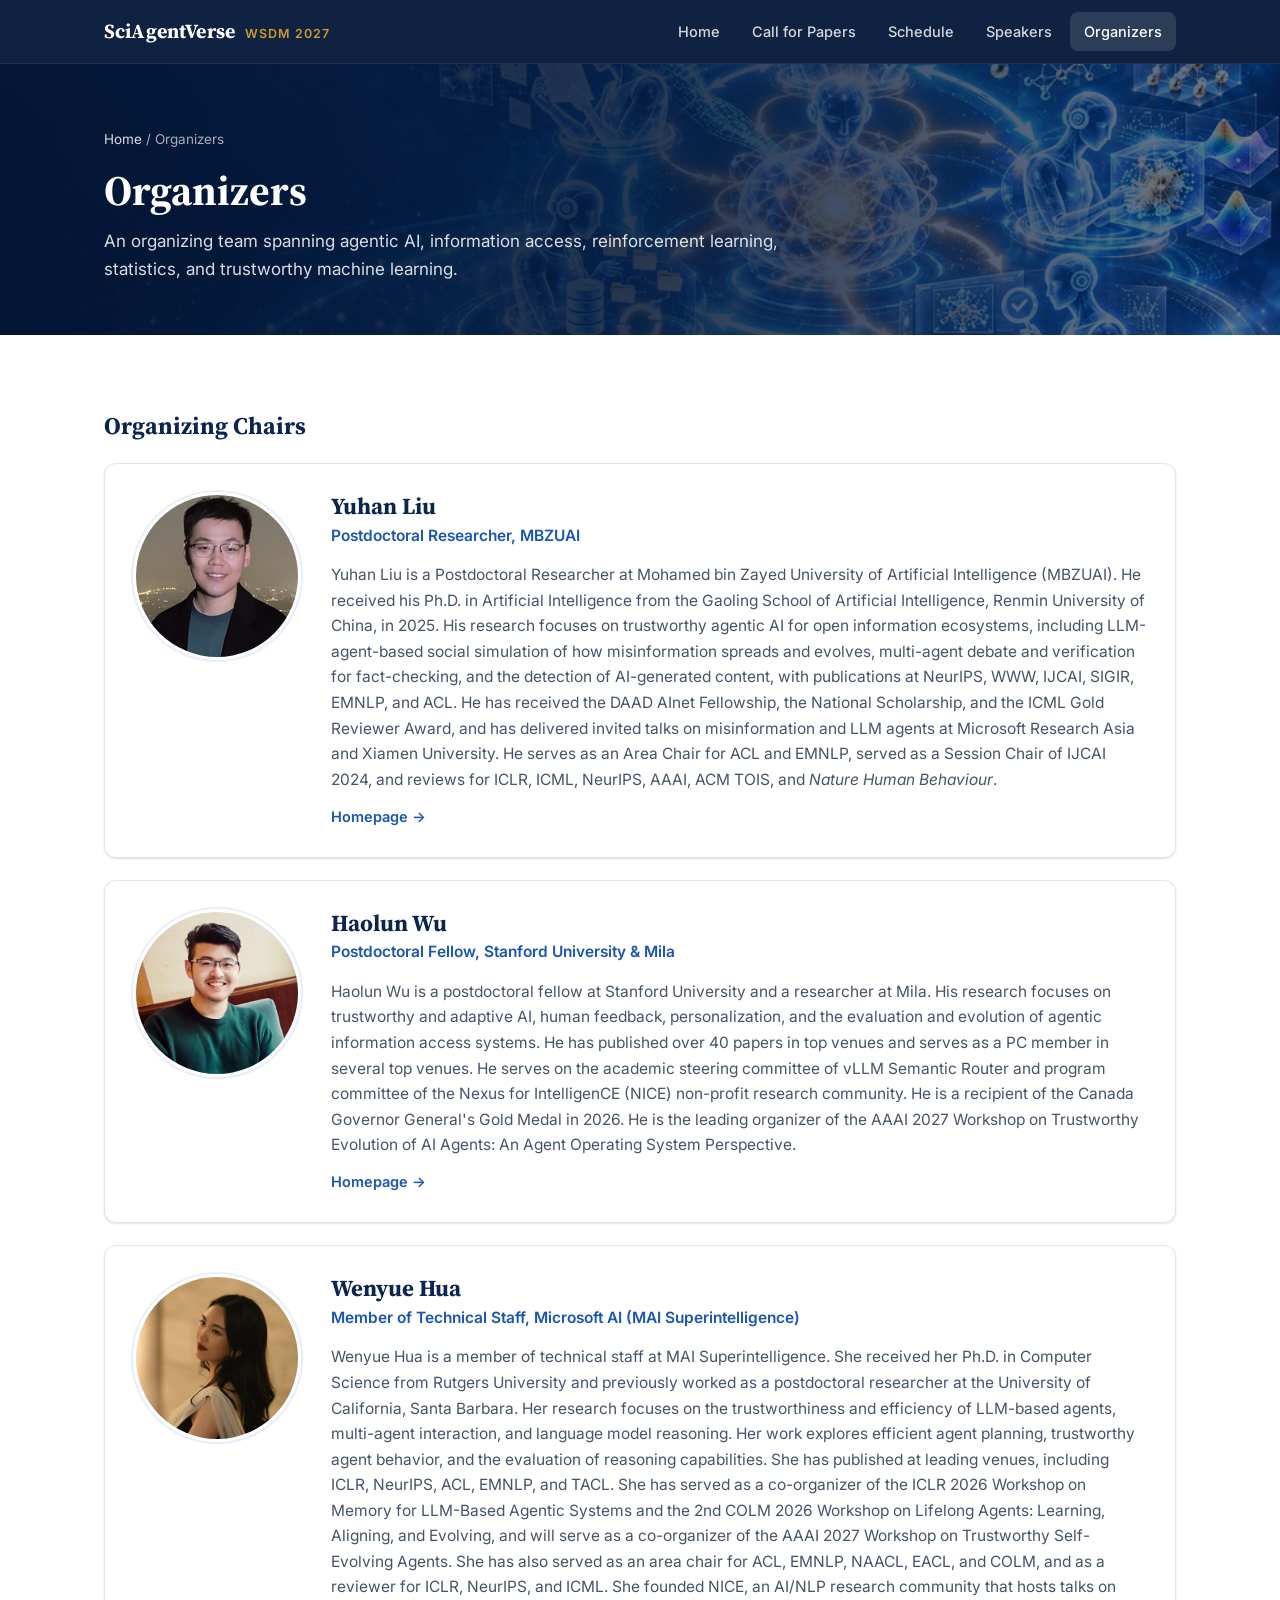
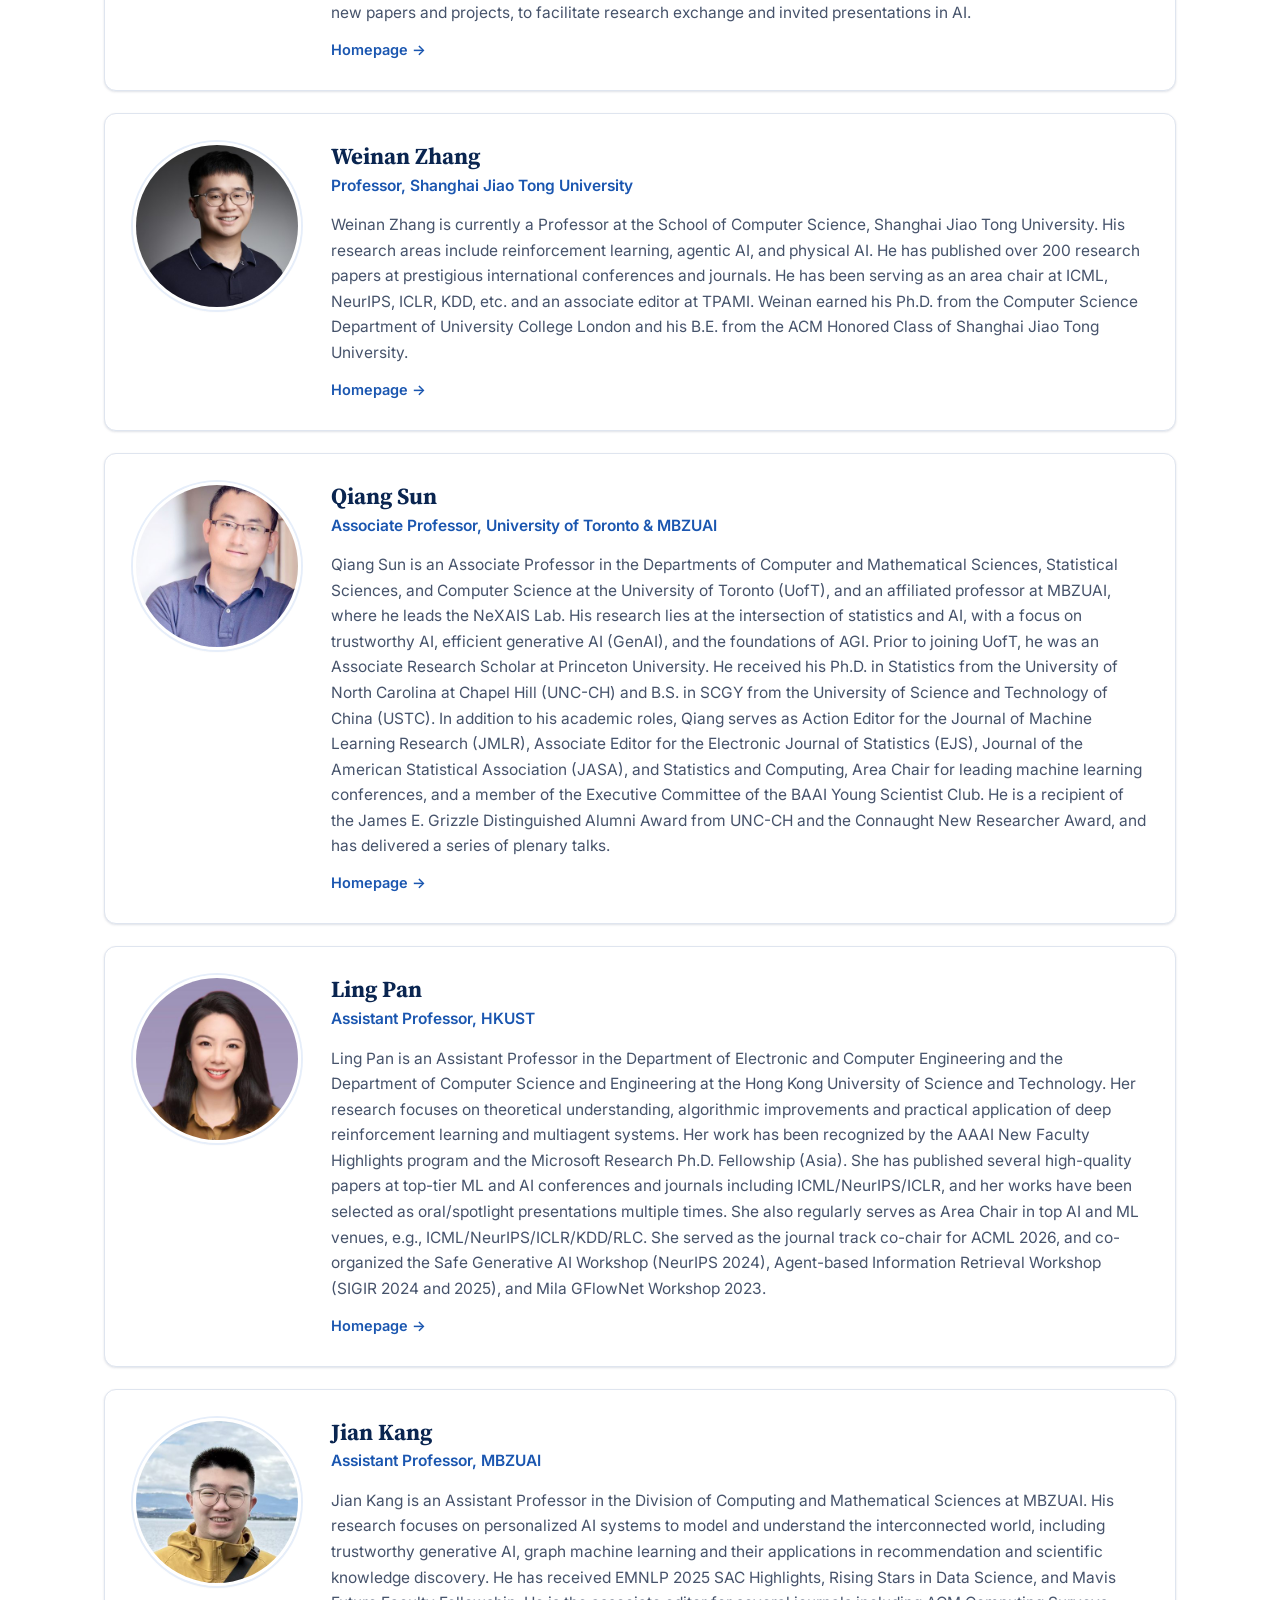
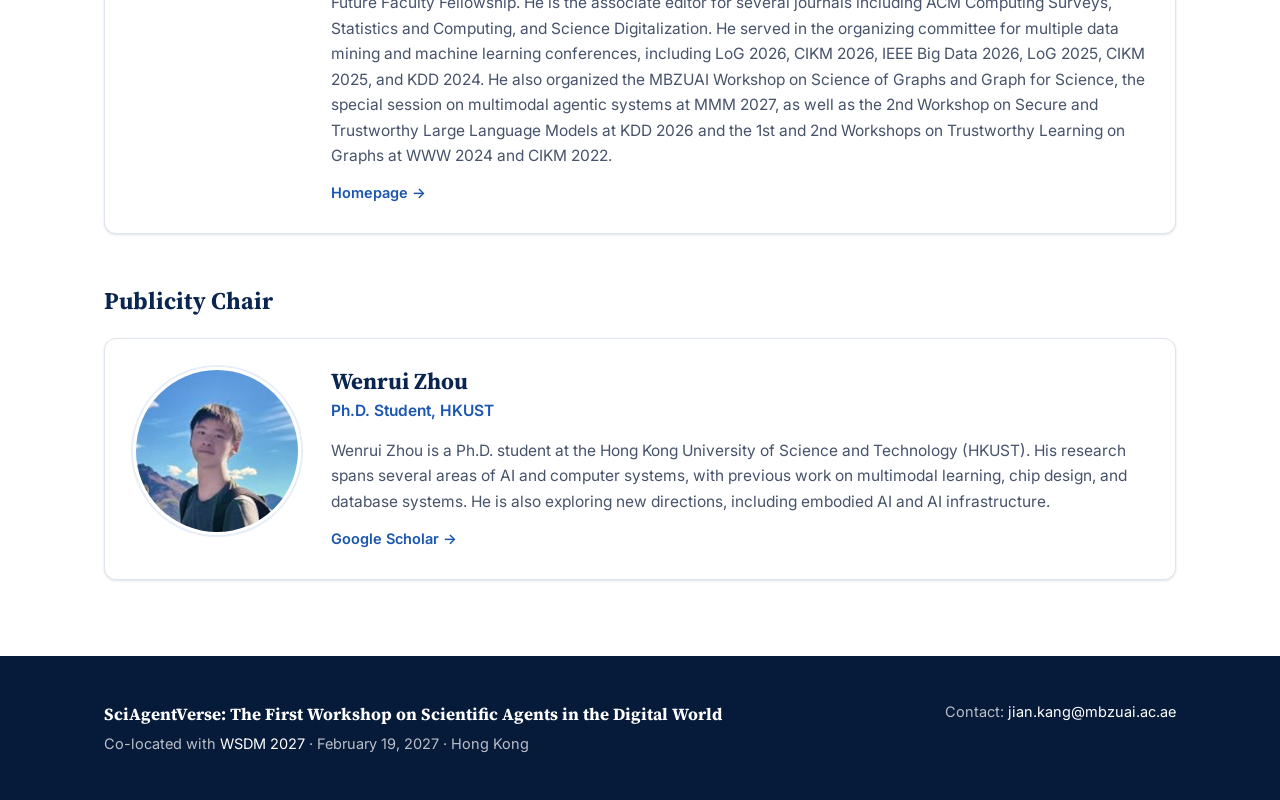
==== organizers.html @ eacb2fc0 "Build SciAgentVerse @ WSDM 2027 workshop website Multi-page static site (Home, Call for Papers, Sche" ====
<!DOCTYPE html>
<html lang="en">
<head>
  <meta charset="UTF-8">
  <meta name="viewport" content="width=device-width, initial-scale=1.0">
  <title>Organizers — SciAgentVerse @ WSDM 2027</title>
  <meta name="description" content="Organizers of the First Workshop on Scientific Agents in the Digital World at WSDM 2027, Hong Kong.">
  <link rel="icon" href="assets/favicon.svg" type="image/svg+xml">
  <link rel="preconnect" href="https://fonts.googleapis.com">
  <link rel="preconnect" href="https://fonts.gstatic.com" crossorigin>
  <link href="https://fonts.googleapis.com/css2?family=Inter:wght@400;500;600;700&family=Source+Serif+4:opsz,wght@8..60,600;8..60,700&display=swap" rel="stylesheet">
  <link rel="stylesheet" href="css/style.css">
</head>
<body>

<nav class="site-nav">
  <div class="container">
    <a class="brand" href="index.html"><span class="name">SciAgentVerse</span><span class="venue">WSDM 2027</span></a>
    <button class="nav-toggle" aria-label="Toggle navigation" aria-expanded="false">&#9776;</button>
    <ul class="nav-links">
      <li><a href="index.html">Home</a></li>
      <li><a href="cfp.html">Call for Papers</a></li>
      <li><a href="schedule.html">Schedule</a></li>
      <li><a href="speakers.html">Speakers</a></li>
      <li><a href="organizers.html" class="active">Organizers</a></li>
    </ul>
  </div>
</nav>

<header class="page-header">
  <div class="container">
    <div class="breadcrumb"><a href="index.html">Home</a> / Organizers</div>
    <h1>Organizers</h1>
    <p>An organizing team spanning agentic AI, information access, reinforcement learning, statistics, and trustworthy machine learning.</p>
  </div>
</header>

<section class="block">
  <div class="container">
    <h2 class="subhead">Organizing Chairs</h2>
    <div class="bio-list">

      <article class="bio" id="yuhan-liu">
        <img src="assets/img/people/yuhan-liu.jpg" alt="Yuhan Liu" loading="lazy">
        <div>
          <h3><a href="https://liuyuhan31.github.io/" target="_blank" rel="noopener">Yuhan Liu</a></h3>
          <div class="affil">Postdoctoral Researcher, MBZUAI</div>
          <p>Yuhan Liu is a Postdoctoral Researcher at Mohamed bin Zayed University of Artificial Intelligence (MBZUAI). He received his Ph.D. in Artificial Intelligence from the Gaoling School of Artificial Intelligence, Renmin University of China, in 2025. His research focuses on trustworthy agentic AI for open information ecosystems, including LLM-agent-based social simulation of how misinformation spreads and evolves, multi-agent debate and verification for fact-checking, and the detection of AI-generated content, with publications at NeurIPS, WWW, IJCAI, SIGIR, EMNLP, and ACL. He has received the DAAD AInet Fellowship, the National Scholarship, and the ICML Gold Reviewer Award, and has delivered invited talks on misinformation and LLM agents at Microsoft Research Asia and Xiamen University. He serves as an Area Chair for ACL and EMNLP, served as a Session Chair of IJCAI 2024, and reviews for ICLR, ICML, NeurIPS, AAAI, ACM TOIS, and <em>Nature Human Behaviour</em>.</p>
          <div class="links"><a href="https://liuyuhan31.github.io/" target="_blank" rel="noopener">Homepage &rarr;</a></div>
        </div>
      </article>

      <article class="bio" id="haolun-wu">
        <img src="assets/img/people/haolun-wu.jpg" alt="Haolun Wu" loading="lazy">
        <div>
          <h3><a href="https://haolun-wu.github.io/" target="_blank" rel="noopener">Haolun Wu</a></h3>
          <div class="affil">Postdoctoral Fellow, Stanford University &amp; Mila</div>
          <p>Haolun Wu is a postdoctoral fellow at Stanford University and a researcher at Mila. His research focuses on trustworthy and adaptive AI, human feedback, personalization, and the evaluation and evolution of agentic information access systems. He has published over 40 papers in top venues and serves as a PC member in several top venues. He serves on the academic steering committee of vLLM Semantic Router and program committee of the Nexus for IntelligenCE (NICE) non-profit research community. He is a recipient of the Canada Governor General's Gold Medal in 2026. He is the leading organizer of the AAAI 2027 Workshop on Trustworthy Evolution of AI Agents: An Agent Operating System Perspective.</p>
          <div class="links"><a href="https://haolun-wu.github.io/" target="_blank" rel="noopener">Homepage &rarr;</a></div>
        </div>
      </article>

      <article class="bio" id="wenyue-hua">
        <img src="assets/img/people/wenyue-hua.jpg" alt="Wenyue Hua" loading="lazy">
        <div>
          <h3><a href="https://wenyueh.github.io/en/" target="_blank" rel="noopener">Wenyue Hua</a></h3>
          <div class="affil">Member of Technical Staff, Microsoft AI (MAI Superintelligence)</div>
          <p>Wenyue Hua is a member of technical staff at MAI Superintelligence. She received her Ph.D. in Computer Science from Rutgers University and previously worked as a postdoctoral researcher at the University of California, Santa Barbara. Her research focuses on the trustworthiness and efficiency of LLM-based agents, multi-agent interaction, and language model reasoning. Her work explores efficient agent planning, trustworthy agent behavior, and the evaluation of reasoning capabilities. She has published at leading venues, including ICLR, NeurIPS, ACL, EMNLP, and TACL. She has served as a co-organizer of the ICLR 2026 Workshop on Memory for LLM-Based Agentic Systems and the 2nd COLM 2026 Workshop on Lifelong Agents: Learning, Aligning, and Evolving, and will serve as a co-organizer of the AAAI 2027 Workshop on Trustworthy Self-Evolving Agents. She has also served as an area chair for ACL, EMNLP, NAACL, EACL, and COLM, and as a reviewer for ICLR, NeurIPS, and ICML. She founded NICE, an AI/NLP research community that hosts talks on new papers and projects, to facilitate research exchange and invited presentations in AI.</p>
          <div class="links"><a href="https://wenyueh.github.io/en/" target="_blank" rel="noopener">Homepage &rarr;</a></div>
        </div>
      </article>

      <article class="bio" id="weinan-zhang">
        <img src="assets/img/people/weinan-zhang.jpg" alt="Weinan Zhang" loading="lazy">
        <div>
          <h3><a href="https://wnzhang.net/" target="_blank" rel="noopener">Weinan Zhang</a></h3>
          <div class="affil">Professor, Shanghai Jiao Tong University</div>
          <p>Weinan Zhang is currently a Professor at the School of Computer Science, Shanghai Jiao Tong University. His research areas include reinforcement learning, agentic AI, and physical AI. He has published over 200 research papers at prestigious international conferences and journals. He has been serving as an area chair at ICML, NeurIPS, ICLR, KDD, etc. and an associate editor at TPAMI. Weinan earned his Ph.D. from the Computer Science Department of University College London and his B.E. from the ACM Honored Class of Shanghai Jiao Tong University.</p>
          <div class="links"><a href="https://wnzhang.net/" target="_blank" rel="noopener">Homepage &rarr;</a></div>
        </div>
      </article>

      <article class="bio" id="qiang-sun">
        <img src="assets/img/people/qiang-sun.jpg" alt="Qiang Sun" loading="lazy">
        <div>
          <h3><a href="https://sites.google.com/view/qsun" target="_blank" rel="noopener">Qiang Sun</a></h3>
          <div class="affil">Associate Professor, University of Toronto &amp; MBZUAI</div>
          <p>Qiang Sun is an Associate Professor in the Departments of Computer and Mathematical Sciences, Statistical Sciences, and Computer Science at the University of Toronto (UofT), and an affiliated professor at MBZUAI, where he leads the NeXAIS Lab. His research lies at the intersection of statistics and AI, with a focus on trustworthy AI, efficient generative AI (GenAI), and the foundations of AGI. Prior to joining UofT, he was an Associate Research Scholar at Princeton University. He received his Ph.D. in Statistics from the University of North Carolina at Chapel Hill (UNC-CH) and B.S. in SCGY from the University of Science and Technology of China (USTC). In addition to his academic roles, Qiang serves as Action Editor for the Journal of Machine Learning Research (JMLR), Associate Editor for the Electronic Journal of Statistics (EJS), Journal of the American Statistical Association (JASA), and Statistics and Computing, Area Chair for leading machine learning conferences, and a member of the Executive Committee of the BAAI Young Scientist Club. He is a recipient of the James E. Grizzle Distinguished Alumni Award from UNC-CH and the Connaught New Researcher Award, and has delivered a series of plenary talks.</p>
          <div class="links"><a href="https://sites.google.com/view/qsun" target="_blank" rel="noopener">Homepage &rarr;</a></div>
        </div>
      </article>

      <article class="bio" id="ling-pan">
        <img src="assets/img/people/ling-pan.jpg" alt="Ling Pan" loading="lazy">
        <div>
          <h3><a href="https://ling-pan.github.io/" target="_blank" rel="noopener">Ling Pan</a></h3>
          <div class="affil">Assistant Professor, HKUST</div>
          <p>Ling Pan is an Assistant Professor in the Department of Electronic and Computer Engineering and the Department of Computer Science and Engineering at the Hong Kong University of Science and Technology. Her research focuses on theoretical understanding, algorithmic improvements and practical application of deep reinforcement learning and multiagent systems. Her work has been recognized by the AAAI New Faculty Highlights program and the Microsoft Research Ph.D. Fellowship (Asia). She has published several high-quality papers at top-tier ML and AI conferences and journals including ICML/NeurIPS/ICLR, and her works have been selected as oral/spotlight presentations multiple times. She also regularly serves as Area Chair in top AI and ML venues, e.g., ICML/NeurIPS/ICLR/KDD/RLC. She served as the journal track co-chair for ACML 2026, and co-organized the Safe Generative AI Workshop (NeurIPS 2024), Agent-based Information Retrieval Workshop (SIGIR 2024 and 2025), and Mila GFlowNet Workshop 2023.</p>
          <div class="links"><a href="https://ling-pan.github.io/" target="_blank" rel="noopener">Homepage &rarr;</a></div>
        </div>
      </article>

      <article class="bio" id="jian-kang">
        <img src="assets/img/people/jian-kang.jpg" alt="Jian Kang" loading="lazy">
        <div>
          <h3><a href="https://jiank2.github.io/" target="_blank" rel="noopener">Jian Kang</a></h3>
          <div class="affil">Assistant Professor, MBZUAI</div>
          <p>Jian Kang is an Assistant Professor in the Division of Computing and Mathematical Sciences at MBZUAI. His research focuses on personalized AI systems to model and understand the interconnected world, including trustworthy generative AI, graph machine learning and their applications in recommendation and scientific knowledge discovery. He has received EMNLP 2025 SAC Highlights, Rising Stars in Data Science, and Mavis Future Faculty Fellowship. He is the associate editor for several journals including ACM Computing Surveys, Statistics and Computing, and Science Digitalization. He served in the organizing committee for multiple data mining and machine learning conferences, including LoG 2026, CIKM 2026, IEEE Big Data 2026, LoG 2025, CIKM 2025, and KDD 2024. He also organized the MBZUAI Workshop on Science of Graphs and Graph for Science, the special session on multimodal agentic systems at MMM 2027, as well as the 2nd Workshop on Secure and Trustworthy Large Language Models at KDD 2026 and the 1st and 2nd Workshops on Trustworthy Learning on Graphs at WWW 2024 and CIKM 2022.</p>
          <div class="links"><a href="https://jiank2.github.io/" target="_blank" rel="noopener">Homepage &rarr;</a></div>
        </div>
      </article>

    </div>

    <h2 class="subhead">Publicity Chair</h2>
    <div class="bio-list">
      <article class="bio" id="wenrui-zhou">
        <img src="assets/img/people/wenrui-zhou.jpg" alt="Wenrui Zhou" loading="lazy">
        <div>
          <h3><a href="https://scholar.google.com/citations?user=5chCL_gAAAAJ" target="_blank" rel="noopener">Wenrui Zhou</a></h3>
          <div class="affil">Ph.D. Student, HKUST</div>
          <p>Wenrui Zhou is a Ph.D. student at the Hong Kong University of Science and Technology (HKUST). His research spans several areas of AI and computer systems, with previous work on multimodal learning, chip design, and database systems. He is also exploring new directions, including embodied AI and AI infrastructure.</p>
          <div class="links"><a href="https://scholar.google.com/citations?user=5chCL_gAAAAJ" target="_blank" rel="noopener">Google Scholar &rarr;</a></div>
        </div>
      </article>
    </div>
  </div>
</section>

<footer class="site-footer">
  <div class="container">
    <div>
      <div class="ft-title">SciAgentVerse: The First Workshop on Scientific Agents in the Digital World</div>
      <div>Co-located with <a href="https://wsdm-conference.org/2027/" target="_blank" rel="noopener">WSDM 2027</a> · February 19, 2027 · Hong Kong</div>
    </div>
    <div>Contact: <a href="mailto:jian.kang@mbzuai.ac.ae">jian.kang@mbzuai.ac.ae</a></div>
  </div>
</footer>

<script src="js/main.js"></script>
</body>
</html>
---- css/style.css ----
/* ==========================================================================
   SciAgentVerse @ WSDM 2027 — shared stylesheet
   Palette drawn from the hero image: deep navy, scientific blue, warm gold.
   ========================================================================== */

:root {
  --navy-900: #061a3a;
  --navy-800: #0a2550;
  --navy-700: #0f3470;
  --blue-600: #1a56b0;
  --blue-500: #2a6fd1;
  --blue-100: #e6eefa;
  --blue-50:  #f3f7fd;
  --gold-500: #c99a2e;
  --gold-100: #fbf3e0;

  --ink:      #17223b;
  --ink-soft: #46536b;
  --ink-mute: #6b778c;
  --line:     #dfe5ef;
  --bg:       #ffffff;
  --bg-alt:   #f5f8fc;

  --radius: 12px;
  --shadow-sm: 0 1px 2px rgba(10, 37, 80, .06), 0 1px 3px rgba(10, 37, 80, .08);
  --shadow-md: 0 6px 24px rgba(10, 37, 80, .10);

  --serif: "Source Serif 4", Georgia, "Times New Roman", serif;
  --sans: "Inter", -apple-system, BlinkMacSystemFont, "Segoe UI", Roboto, "Helvetica Neue", Arial, sans-serif;
  --maxw: 1120px;
  --nav-h: 64px;
}

*, *::before, *::after { box-sizing: border-box; }
html { scroll-behavior: smooth; scroll-padding-top: calc(var(--nav-h) + 16px); }
body {
  margin: 0;
  font-family: var(--sans);
  font-size: 16.5px;
  line-height: 1.65;
  color: var(--ink);
  background: var(--bg);
  -webkit-font-smoothing: antialiased;
}
img { max-width: 100%; display: block; }
a { color: var(--blue-600); text-decoration: none; }
a:hover { text-decoration: underline; }
h1, h2, h3 { font-family: var(--serif); color: var(--navy-800); line-height: 1.25; margin: 0 0 .5em; }
p { margin: 0 0 1em; }

.container { max-width: var(--maxw); margin: 0 auto; padding: 0 24px; }

/* ---------- Navigation ---------- */
.site-nav {
  position: sticky; top: 0; z-index: 50;
  height: var(--nav-h);
  background: rgba(6, 26, 58, .96);
  backdrop-filter: saturate(140%) blur(8px);
  border-bottom: 1px solid rgba(255, 255, 255, .08);
}
.site-nav .container { height: 100%; display: flex; align-items: center; justify-content: space-between; gap: 24px; }
.brand { display: flex; align-items: baseline; gap: 10px; color: #fff; font-weight: 700; letter-spacing: .01em; }
.brand:hover { text-decoration: none; }
.brand .name { font-family: var(--serif); font-size: 20px; }
.brand .venue { font-size: 12.5px; font-weight: 600; color: var(--gold-500); letter-spacing: .08em; text-transform: uppercase; }
.nav-links { display: flex; gap: 4px; list-style: none; margin: 0; padding: 0; }
.nav-links a {
  display: block; padding: 8px 14px; border-radius: 8px;
  color: rgba(255, 255, 255, .82); font-size: 14.5px; font-weight: 500;
}
.nav-links a:hover { color: #fff; background: rgba(255, 255, 255, .08); text-decoration: none; }
.nav-links a.active { color: #fff; background: rgba(255, 255, 255, .12); }
.nav-toggle {
  display: none; background: none; border: 0; color: #fff; font-size: 24px;
  cursor: pointer; padding: 6px 10px; border-radius: 8px;
}

@media (max-width: 860px) {
  .nav-toggle { display: block; }
  .nav-links {
    display: none; position: absolute; top: var(--nav-h); left: 0; right: 0;
    flex-direction: column; gap: 0; padding: 8px 16px 16px;
    background: var(--navy-900); border-bottom: 1px solid rgba(255, 255, 255, .08);
  }
  .nav-links.open { display: flex; }
  .nav-links a { padding: 12px 8px; }
}

/* ---------- Hero ---------- */
.hero {
  position: relative; overflow: hidden;
  min-height: 560px;
  display: flex; align-items: center;
  color: #fff;
  background: var(--navy-900) url("../assets/img/hero.jpg") 22% center / cover no-repeat;
}
.hero::before {
  content: ""; position: absolute; inset: 0;
  background: linear-gradient(90deg, rgba(4, 20, 48, .92) 0%, rgba(4, 22, 54, .78) 38%, rgba(4, 24, 60, .25) 70%, rgba(4, 24, 60, 0) 100%);
}
.hero .container { position: relative; width: 100%; padding-top: 72px; padding-bottom: 72px; }
.hero-content { max-width: 640px; }
.eyebrow {
  display: inline-block; margin-bottom: 18px;
  font-size: 13px; font-weight: 600; letter-spacing: .12em; text-transform: uppercase;
  color: var(--gold-500);
}
.hero h1 { color: #fff; font-size: clamp(32px, 4.4vw, 50px); font-weight: 700; margin-bottom: 18px; }
.hero h1 .h1-acronym {
  display: block; margin-bottom: 10px;
  font-size: clamp(44px, 6.4vw, 72px); letter-spacing: -.01em;
  background: linear-gradient(90deg, #ffffff 0%, #cfe2ff 55%, #f1d58e 100%);
  -webkit-background-clip: text; background-clip: text; color: transparent;
}
.hero h1 .h1-full { display: block; font-size: clamp(22px, 2.6vw, 30px); font-weight: 600; color: rgba(255, 255, 255, .95); }
.hero .tagline { font-size: 18.5px; color: rgba(255, 255, 255, .88); max-width: 580px; margin-bottom: 30px; }
.hero-meta {
  display: grid; grid-template-columns: repeat(2, minmax(0, 1fr)); gap: 14px 28px;
  max-width: 560px; margin: 0 0 34px; padding: 0;
}
.hero-meta div { border-left: 2px solid var(--gold-500); padding-left: 12px; }
.hero-meta dt { font-size: 12px; text-transform: uppercase; letter-spacing: .1em; color: rgba(255, 255, 255, .62); }
.hero-meta dd { margin: 2px 0 0; font-weight: 600; font-size: 15.5px; }
.hero-meta dd a { color: #fff; }
.btn-row { display: flex; flex-wrap: wrap; gap: 12px; }
.btn {
  display: inline-block; padding: 12px 22px; border-radius: 999px;
  font-weight: 600; font-size: 15px; border: 1px solid transparent;
  transition: background .15s, color .15s, border-color .15s;
}
.btn:hover { text-decoration: none; }
.btn-primary { background: var(--gold-500); color: var(--navy-900); }
.btn-primary:hover { background: #ddb04a; }
.btn-ghost { border-color: rgba(255, 255, 255, .55); color: #fff; }
.btn-ghost:hover { background: rgba(255, 255, 255, .1); }
.btn-outline { border-color: var(--blue-600); color: var(--blue-600); }
.btn-outline:hover { background: var(--blue-50); }

@media (max-width: 760px) {
  .hero { min-height: 0; background-position: 70% center; }
  .hero::before { background: linear-gradient(180deg, rgba(4, 20, 48, .80) 0%, rgba(4, 20, 48, .90) 100%); }
  .hero .container { padding-top: 56px; padding-bottom: 56px; }
  .hero-meta { grid-template-columns: 1fr; }
}

/* ---------- Page header (sub-pages) ---------- */
.page-header {
  position: relative; color: #fff; padding: 64px 0 52px;
  background: var(--navy-900) url("../assets/img/hero-1000.jpg") right center / cover no-repeat;
}
.page-header::before {
  content: ""; position: absolute; inset: 0;
  background: linear-gradient(90deg, rgba(4, 20, 48, .95) 0%, rgba(4, 22, 54, .85) 50%, rgba(4, 24, 60, .55) 100%);
}
.page-header .container { position: relative; }
.page-header h1 { color: #fff; font-size: clamp(30px, 4vw, 42px); margin-bottom: 10px; }
.page-header p { color: rgba(255, 255, 255, .85); max-width: 720px; margin: 0; font-size: 17px; }
.breadcrumb { font-size: 13.5px; color: rgba(255, 255, 255, .65); margin-bottom: 14px; }
.breadcrumb a { color: rgba(255, 255, 255, .85); }

/* ---------- Sections ---------- */
.block { padding: 76px 0; }
.block.alt { background: var(--bg-alt); border-top: 1px solid var(--line); border-bottom: 1px solid var(--line); }
.block.tight { padding: 56px 0; }
.section-title { font-size: clamp(26px, 3vw, 34px); margin-bottom: 12px; }
.section-title::after {
  content: ""; display: block; width: 48px; height: 3px; margin-top: 14px;
  background: var(--gold-500); border-radius: 2px;
}
.section-lead { color: var(--ink-soft); font-size: 17.5px; max-width: 800px; margin-bottom: 36px; }
.prose { max-width: 820px; color: var(--ink-soft); }
.prose p { margin-bottom: 1.1em; }
.prose strong { color: var(--ink); }
.highlight {
  margin: 28px 0 0; padding: 20px 24px; max-width: 820px;
  background: var(--blue-50); border-left: 4px solid var(--blue-600); border-radius: 0 var(--radius) var(--radius) 0;
  font-family: var(--serif); font-size: 19px; color: var(--navy-800);
}

/* ---------- Cards / grids ---------- */
.grid { display: grid; gap: 22px; }
.grid-3 { grid-template-columns: repeat(3, minmax(0, 1fr)); }
.grid-2 { grid-template-columns: repeat(2, minmax(0, 1fr)); }
@media (max-width: 900px) { .grid-3 { grid-template-columns: repeat(2, minmax(0, 1fr)); } }
@media (max-width: 620px) { .grid-3, .grid-2 { grid-template-columns: 1fr; } }

.card {
  background: #fff; border: 1px solid var(--line); border-radius: var(--radius);
  padding: 26px 26px 24px; box-shadow: var(--shadow-sm);
}
.card h3 { font-size: 19.5px; margin-bottom: 8px; }
.card p { color: var(--ink-soft); margin: 0; font-size: 15.5px; }
.card .num {
  display: inline-flex; align-items: center; justify-content: center;
  width: 34px; height: 34px; margin-bottom: 14px; border-radius: 50%;
  background: var(--navy-800); color: var(--gold-500); font-weight: 700; font-family: var(--serif);
}
.topic-card { border-top: 3px solid var(--blue-600); }
.topic-card .icon {
  width: 40px; height: 40px; margin-bottom: 14px; border-radius: 10px;
  display: flex; align-items: center; justify-content: center;
  background: var(--blue-100); color: var(--blue-600);
}
.topic-card .icon svg { width: 22px; height: 22px; }

/* ---------- Key dates ---------- */
.dates { list-style: none; margin: 0; padding: 0; max-width: 820px; border-top: 2px solid var(--navy-800); }
.dates li {
  display: grid; grid-template-columns: 240px minmax(0, 1fr); gap: 20px; align-items: baseline;
  padding: 16px 4px; border-bottom: 1px solid var(--line);
}
.dates .date { font-weight: 700; color: var(--navy-800); font-family: var(--serif); font-size: 18px; }
.dates .what { color: var(--ink-soft); }
.dates .what strong { color: var(--ink); }
.dates li.featured { background: var(--gold-100); padding-left: 14px; padding-right: 14px; }
.note { font-size: 14.5px; color: var(--ink-mute); margin-top: 16px; }
@media (max-width: 620px) { .dates li { grid-template-columns: 1fr; gap: 2px; } }

/* ---------- People ---------- */
.people { display: grid; gap: 22px; grid-template-columns: repeat(4, minmax(0, 1fr)); }
@media (max-width: 980px) { .people { grid-template-columns: repeat(3, minmax(0, 1fr)); } }
@media (max-width: 720px) { .people { grid-template-columns: repeat(2, minmax(0, 1fr)); } }
@media (max-width: 420px) { .people { grid-template-columns: 1fr; } }
.person {
  display: flex; flex-direction: column; align-items: center; text-align: center;
  padding: 26px 18px 22px; background: #fff; border: 1px solid var(--line);
  border-radius: var(--radius); box-shadow: var(--shadow-sm);
  color: inherit; transition: transform .15s, box-shadow .15s;
}
a.person:hover { text-decoration: none; transform: translateY(-2px); box-shadow: var(--shadow-md); }
.person img, .person .placeholder {
  width: 132px; height: 132px; border-radius: 50%; object-fit: cover; object-position: center top;
  border: 3px solid #fff; box-shadow: 0 0 0 2px var(--blue-100), var(--shadow-sm); margin-bottom: 16px;
}
.person .placeholder {
  display: flex; align-items: center; justify-content: center;
  background: linear-gradient(135deg, var(--navy-700), var(--blue-500)); color: #fff;
  font-family: var(--serif); font-size: 36px;
}
.person .pname { font-family: var(--serif); font-weight: 700; font-size: 18.5px; color: var(--navy-800); line-height: 1.3; }
.person .prole { font-size: 14px; color: var(--ink-soft); margin-top: 4px; line-height: 1.45; }
.person .ptag {
  margin-top: 10px; font-size: 12px; font-weight: 600; letter-spacing: .04em;
  color: var(--blue-600); background: var(--blue-50); padding: 3px 10px; border-radius: 999px;
}
.person.tba { border-style: dashed; background: transparent; box-shadow: none; justify-content: center; }
.person.tba .placeholder { background: var(--blue-100); color: var(--blue-600); }

/* Detailed bio rows (speakers / organizers pages) */
.bio-list { display: flex; flex-direction: column; gap: 22px; }
.bio {
  display: grid; grid-template-columns: 168px minmax(0, 1fr); gap: 30px; align-items: start;
  padding: 28px; background: #fff; border: 1px solid var(--line); border-radius: var(--radius); box-shadow: var(--shadow-sm);
}
.bio img, .bio .placeholder {
  width: 168px; height: 168px; border-radius: 50%; object-fit: cover; object-position: center top;
  border: 3px solid #fff; box-shadow: 0 0 0 2px var(--blue-100), var(--shadow-sm);
}
.bio h3 { font-size: 23px; margin-bottom: 2px; }
.bio h3 a { color: inherit; }
.bio .affil { color: var(--blue-600); font-weight: 600; font-size: 15.5px; margin-bottom: 14px; }
.bio p { color: var(--ink-soft); font-size: 15.5px; margin-bottom: .8em; }
.bio .talk {
  margin-top: 6px; padding: 10px 14px; border-radius: 8px; background: var(--gold-100);
  font-size: 15px; color: var(--ink);
}
.bio .talk b { color: var(--navy-800); }
.bio .links { display: flex; flex-wrap: wrap; gap: 8px 18px; font-size: 14.5px; font-weight: 600; margin-top: 8px; }
@media (max-width: 680px) {
  .bio { grid-template-columns: 1fr; justify-items: center; text-align: center; padding: 24px 20px; }
  .bio img, .bio .placeholder { width: 140px; height: 140px; }
  .bio .links { justify-content: center; }
  .bio p { text-align: left; }
}

.subhead { font-size: 24px; margin: 52px 0 22px; }
.subhead:first-child { margin-top: 0; }

/* ---------- Schedule ---------- */
.schedule { width: 100%; border-collapse: collapse; background: #fff; border-radius: var(--radius); overflow: hidden; box-shadow: var(--shadow-sm); border: 1px solid var(--line); }
.schedule th, .schedule td { padding: 15px 20px; text-align: left; border-bottom: 1px solid var(--line); vertical-align: top; }
.schedule thead th { background: var(--navy-800); color: #fff; font-size: 13.5px; letter-spacing: .06em; text-transform: uppercase; font-weight: 600; }
.schedule td.time { width: 160px; white-space: nowrap; font-variant-numeric: tabular-nums; font-weight: 600; color: var(--navy-800); }
.schedule td .detail { display: block; color: var(--ink-mute); font-size: 14.5px; margin-top: 2px; }
.schedule tr.break td { background: var(--bg-alt); color: var(--ink-soft); }
.schedule tr.keynote td:nth-child(2) { border-left: 3px solid var(--blue-600); }
.schedule tr.session td:nth-child(2) { border-left: 3px solid var(--gold-500); }
.schedule tr:last-child td { border-bottom: 0; }
.legend { display: flex; flex-wrap: wrap; gap: 18px; font-size: 14px; color: var(--ink-soft); margin: 0 0 18px; }
.legend span::before { content: ""; display: inline-block; width: 12px; height: 12px; border-radius: 3px; margin-right: 7px; vertical-align: -1px; }
.legend .k::before { background: var(--blue-600); }
.legend .s::before { background: var(--gold-500); }
.legend .b::before { background: var(--line); }
@media (max-width: 620px) {
  .schedule th, .schedule td { padding: 12px 12px; }
  .schedule td.time { width: auto; white-space: normal; font-size: 14px; }
}

/* ---------- Lists, misc ---------- */
.check-list { list-style: none; padding: 0; margin: 0; max-width: 820px; }
.check-list li { position: relative; padding: 0 0 12px 30px; color: var(--ink-soft); }
.check-list li::before {
  content: ""; position: absolute; left: 4px; top: .55em; width: 9px; height: 9px;
  border-radius: 2px; background: var(--blue-600); transform: rotate(45deg);
}
.check-list li strong { color: var(--ink); }

.info-grid { display: grid; grid-template-columns: repeat(2, minmax(0, 1fr)); gap: 22px; }
@media (max-width: 720px) { .info-grid { grid-template-columns: 1fr; } }
.info-grid .card ul { margin: 0; padding-left: 20px; color: var(--ink-soft); font-size: 15.5px; }
.info-grid .card li { margin-bottom: 6px; }

.cta {
  display: flex; flex-wrap: wrap; align-items: center; justify-content: space-between; gap: 20px;
  padding: 30px 34px; border-radius: var(--radius);
  background: linear-gradient(120deg, var(--navy-800), var(--blue-600)); color: #fff;
}
.cta h3 { color: #fff; margin: 0 0 4px; font-size: 22px; }
.cta p { margin: 0; color: rgba(255, 255, 255, .85); }

.badge {
  display: inline-block; font-size: 12px; font-weight: 700; letter-spacing: .06em; text-transform: uppercase;
  padding: 3px 10px; border-radius: 999px; background: var(--gold-100); color: #8a6512; vertical-align: middle;
}

.more-link { margin-top: 28px; font-weight: 600; }

/* ---------- Footer ---------- */
.site-footer { background: var(--navy-900); color: rgba(255, 255, 255, .72); padding: 44px 0; font-size: 14.5px; }
.site-footer .container { display: flex; flex-wrap: wrap; justify-content: space-between; gap: 20px; }
.site-footer a { color: #fff; }
.site-footer .ft-title { color: #fff; font-family: var(--serif); font-size: 17px; font-weight: 700; margin-bottom: 4px; }
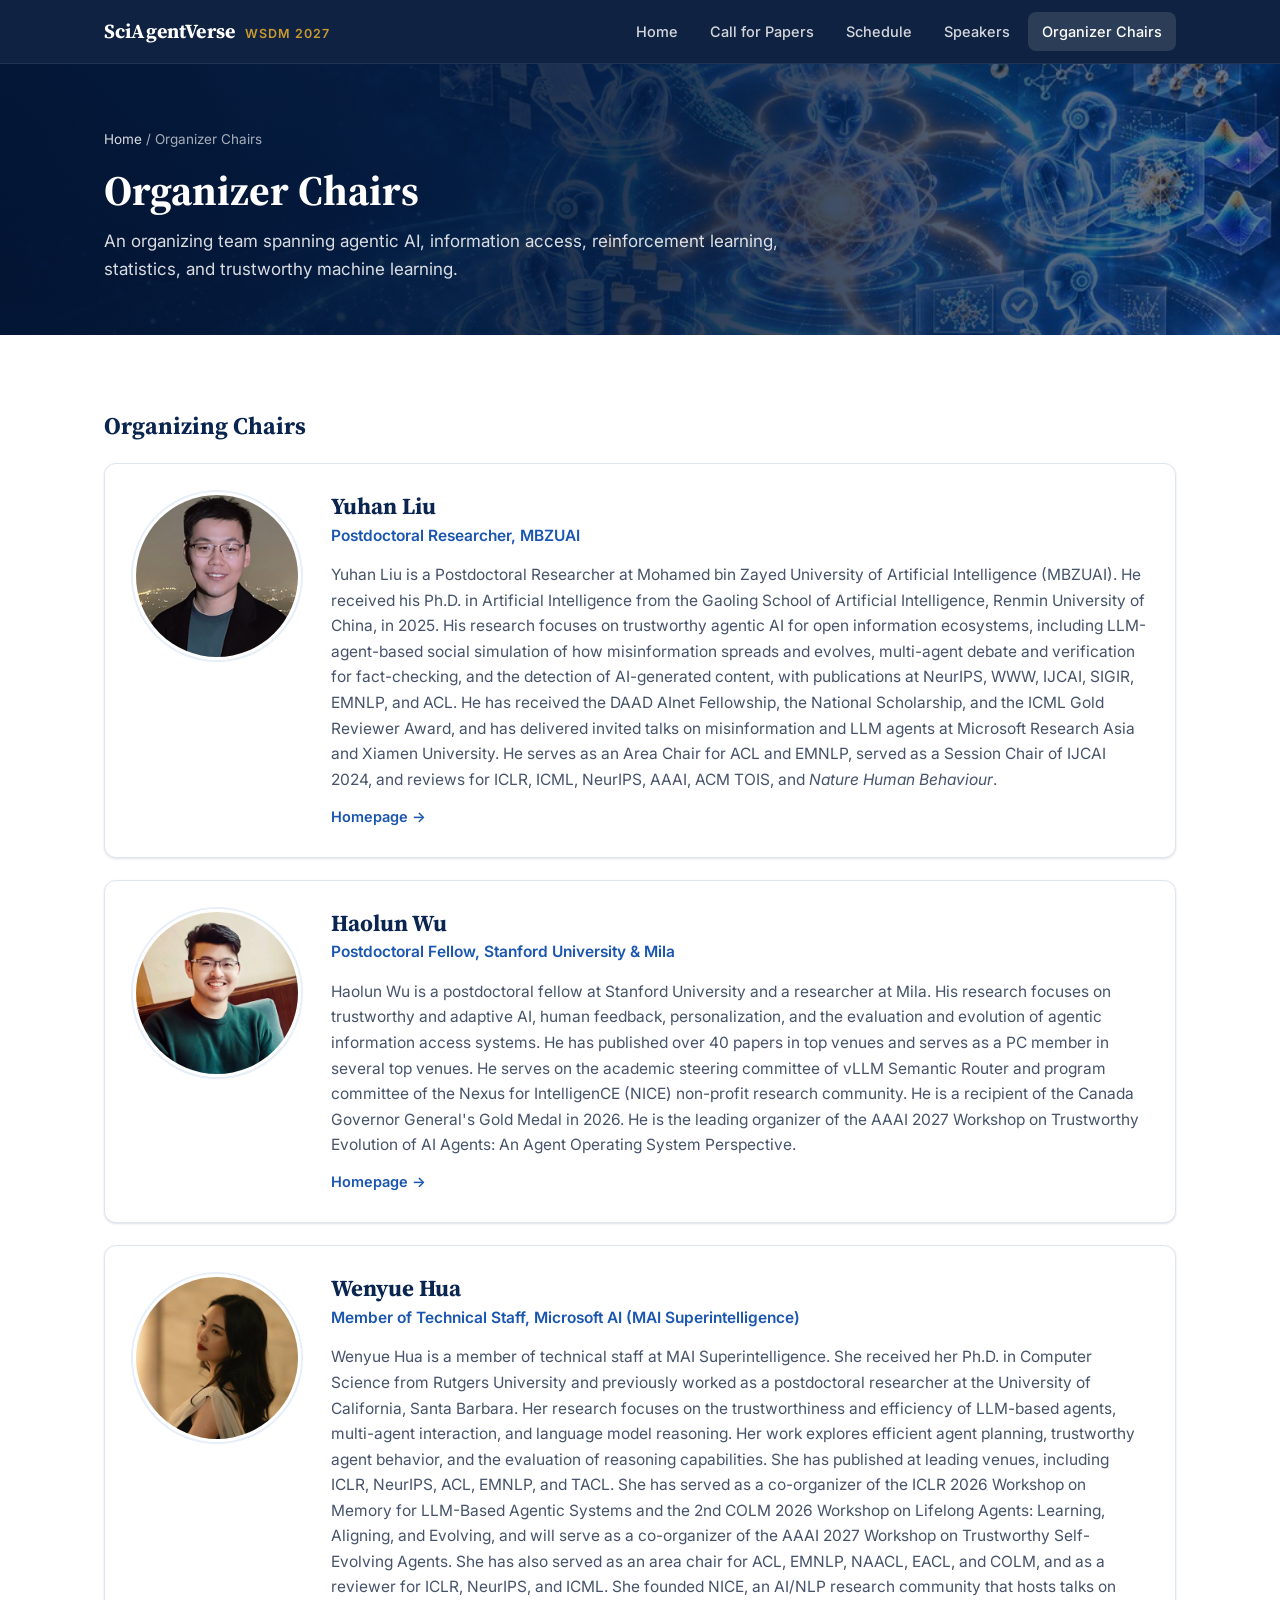
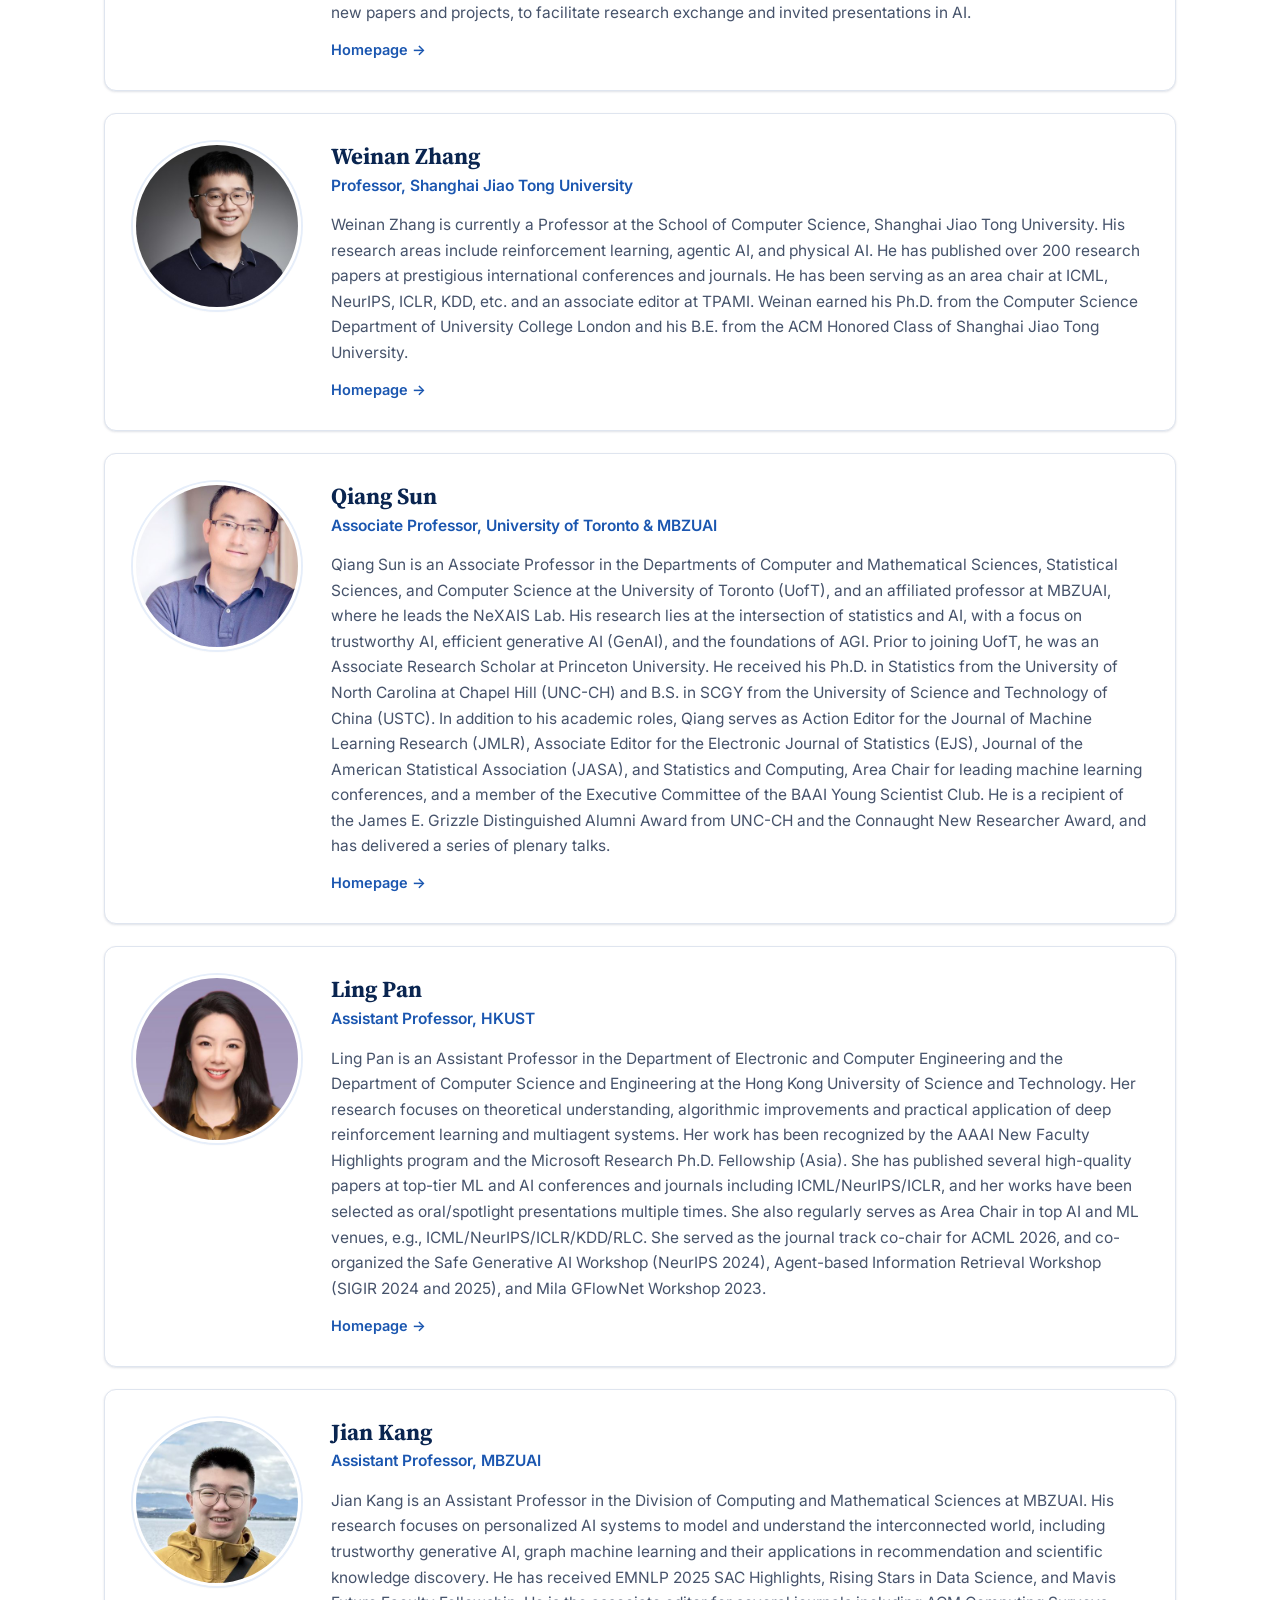
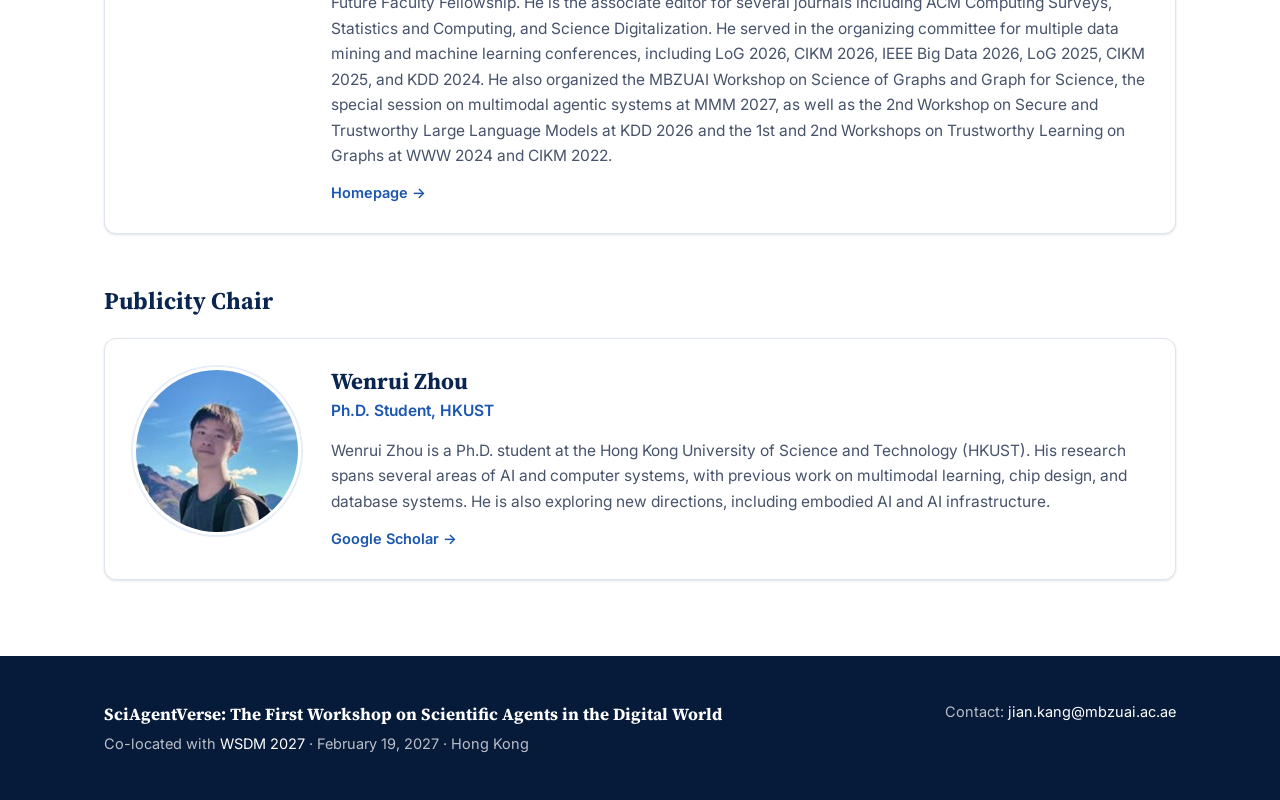
==== commit 89504e15: "Rename Organizers to Organizer Chairs and lay out Why WSDM in two columns" ====
--- a/organizers.html
+++ b/organizers.html
@@ -3,8 +3,8 @@
 <head>
   <meta charset="UTF-8">
   <meta name="viewport" content="width=device-width, initial-scale=1.0">
-  <title>Organizers — SciAgentVerse @ WSDM 2027</title>
-  <meta name="description" content="Organizers of the First Workshop on Scientific Agents in the Digital World at WSDM 2027, Hong Kong.">
+  <title>Organizer Chairs — SciAgentVerse @ WSDM 2027</title>
+  <meta name="description" content="Organizer chairs of SciAgentVerse, the First Workshop on Scientific Agents in the Digital World at WSDM 2027, Hong Kong.">
   <link rel="icon" href="assets/favicon.svg" type="image/svg+xml">
   <link rel="preconnect" href="https://fonts.googleapis.com">
   <link rel="preconnect" href="https://fonts.gstatic.com" crossorigin>
@@ -19,18 +19,18 @@
     <button class="nav-toggle" aria-label="Toggle navigation" aria-expanded="false">&#9776;</button>
     <ul class="nav-links">
       <li><a href="index.html">Home</a></li>
-      <li><a href="cfp.html">Call for Papers</a></li>
+      <li><a href="index.html#cfp">Call for Papers</a></li>
       <li><a href="schedule.html">Schedule</a></li>
       <li><a href="speakers.html">Speakers</a></li>
-      <li><a href="organizers.html" class="active">Organizers</a></li>
+      <li><a href="organizers.html" class="active">Organizer Chairs</a></li>
     </ul>
   </div>
 </nav>
 
 <header class="page-header">
   <div class="container">
-    <div class="breadcrumb"><a href="index.html">Home</a> / Organizers</div>
-    <h1>Organizers</h1>
+    <div class="breadcrumb"><a href="index.html">Home</a> / Organizer Chairs</div>
+    <h1>Organizer Chairs</h1>
     <p>An organizing team spanning agentic AI, information access, reinforcement learning, statistics, and trustworthy machine learning.</p>
   </div>
 </header>
--- a/css/style.css
+++ b/css/style.css
@@ -195,13 +195,6 @@
   width: 34px; height: 34px; margin-bottom: 14px; border-radius: 50%;
   background: var(--navy-800); color: var(--gold-500); font-weight: 700; font-family: var(--serif);
 }
-.topic-card { border-top: 3px solid var(--blue-600); }
-.topic-card .icon {
-  width: 40px; height: 40px; margin-bottom: 14px; border-radius: 10px;
-  display: flex; align-items: center; justify-content: center;
-  background: var(--blue-100); color: var(--blue-600);
-}
-.topic-card .icon svg { width: 22px; height: 22px; }
 
 /* ---------- Key dates ---------- */
 .dates { list-style: none; margin: 0; padding: 0; max-width: 820px; border-top: 2px solid var(--navy-800); }
@@ -330,3 +323,7 @@
 .site-footer .container { display: flex; flex-wrap: wrap; justify-content: space-between; gap: 20px; }
 .site-footer a { color: #fff; }
 .site-footer .ft-title { color: #fff; font-family: var(--serif); font-size: 17px; font-weight: 700; margin-bottom: 4px; }
+
+/* Two side-by-side text columns (Why WSDM) */
+.prose.two-col { max-width: none; display: grid; grid-template-columns: repeat(2, minmax(0, 1fr)); gap: 0 48px; }
+@media (max-width: 760px) { .prose.two-col { grid-template-columns: 1fr; } }
